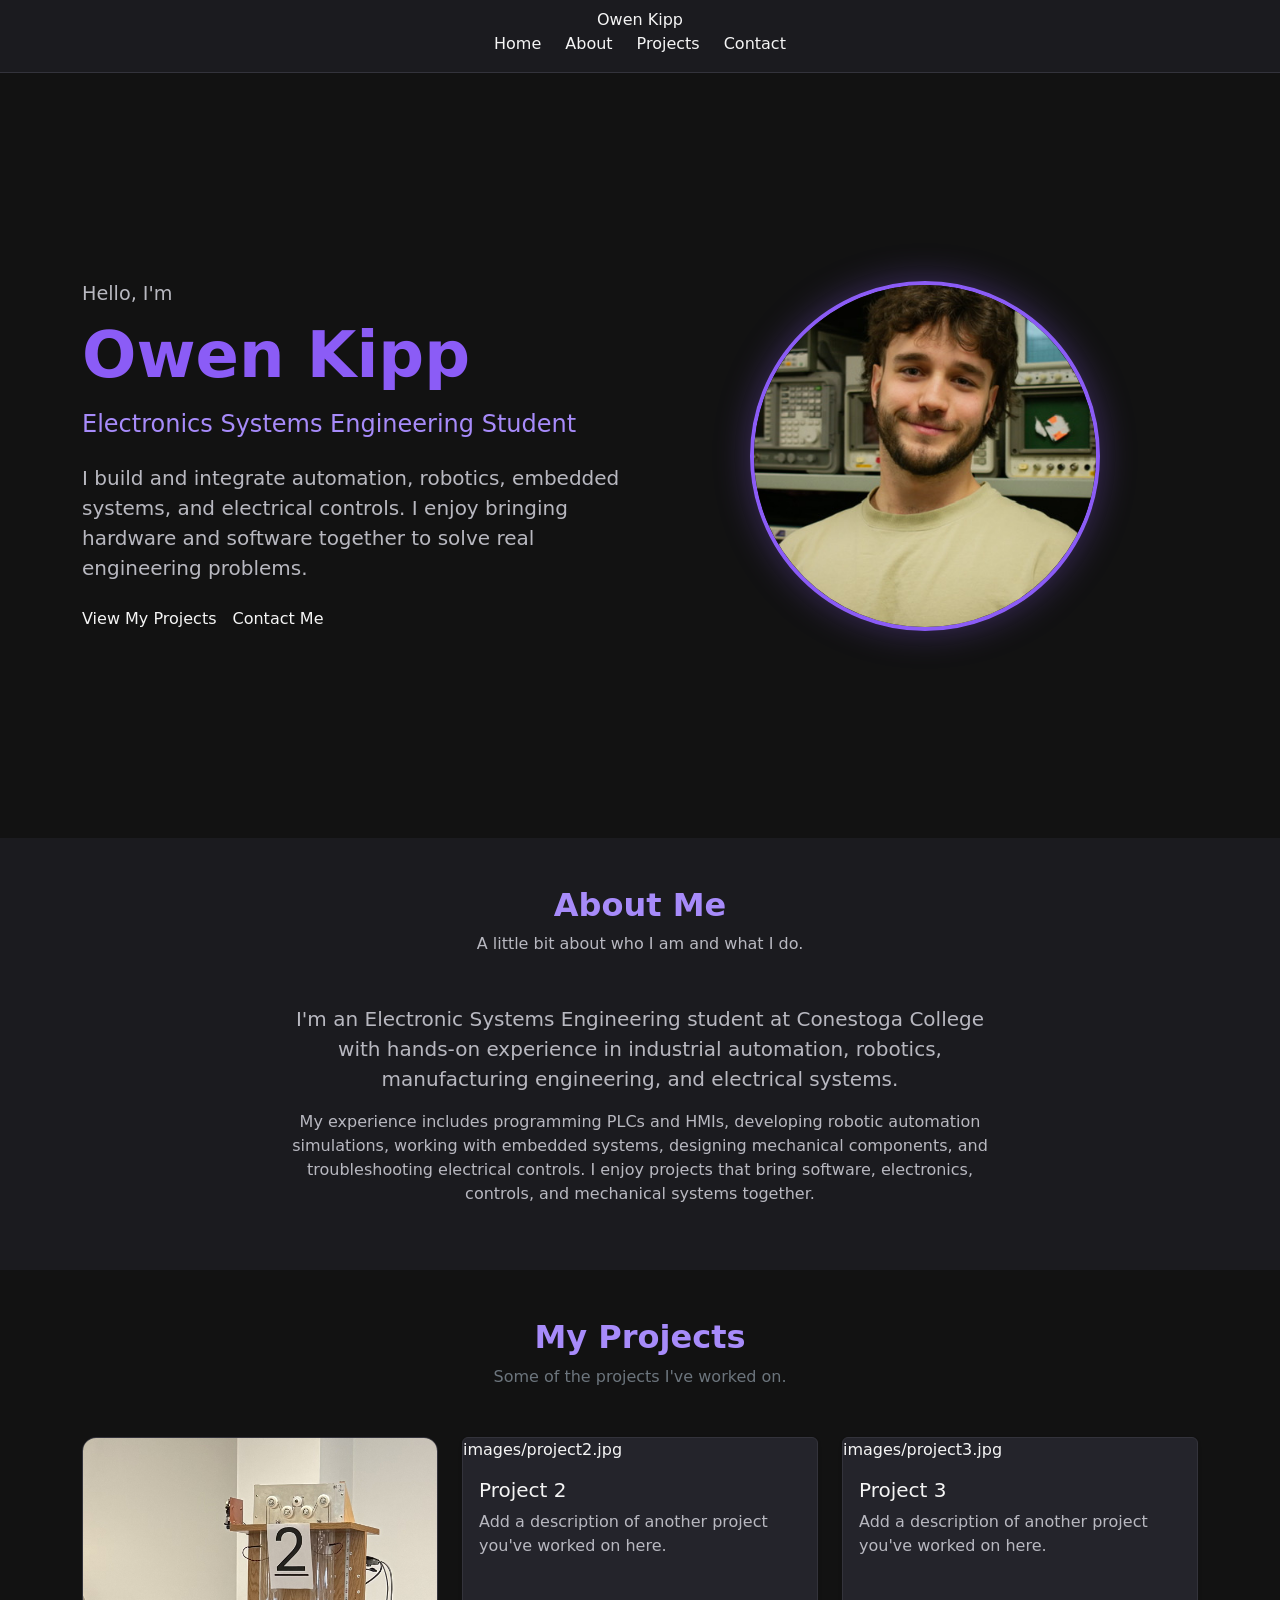
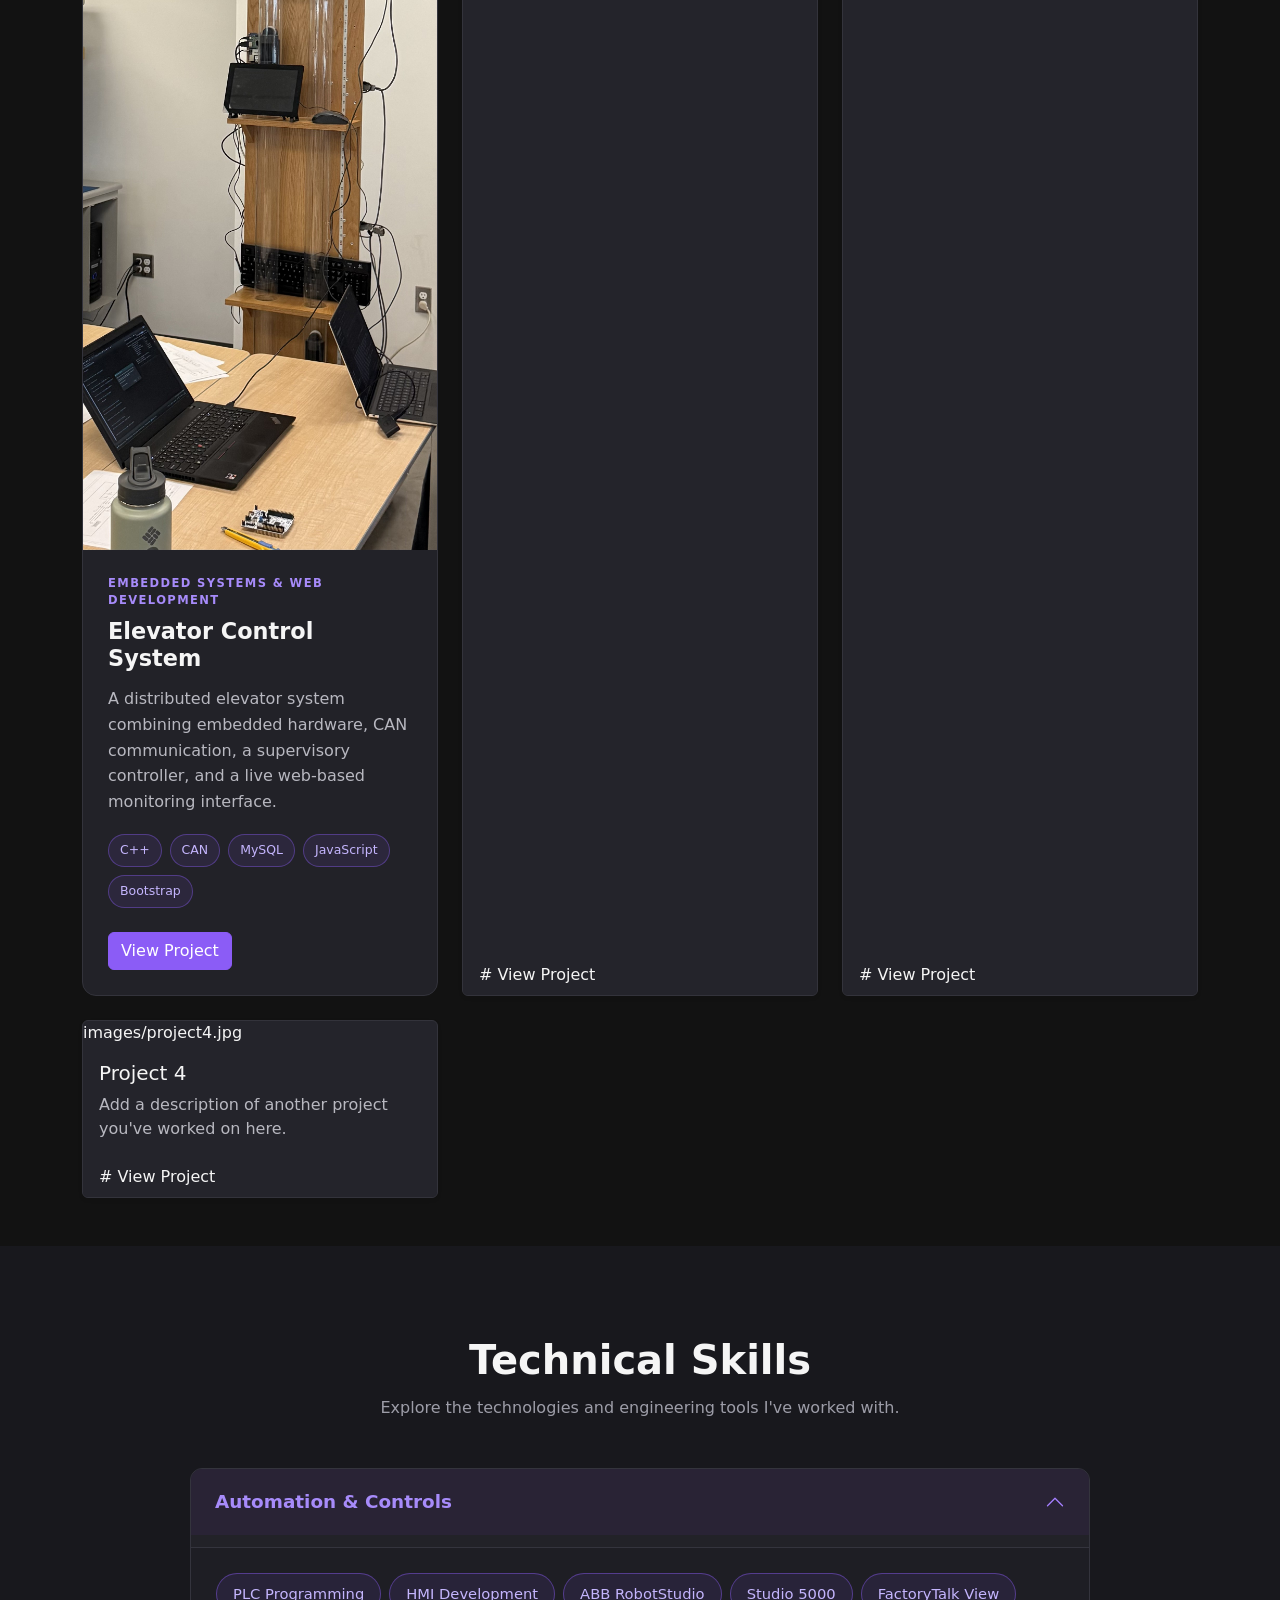
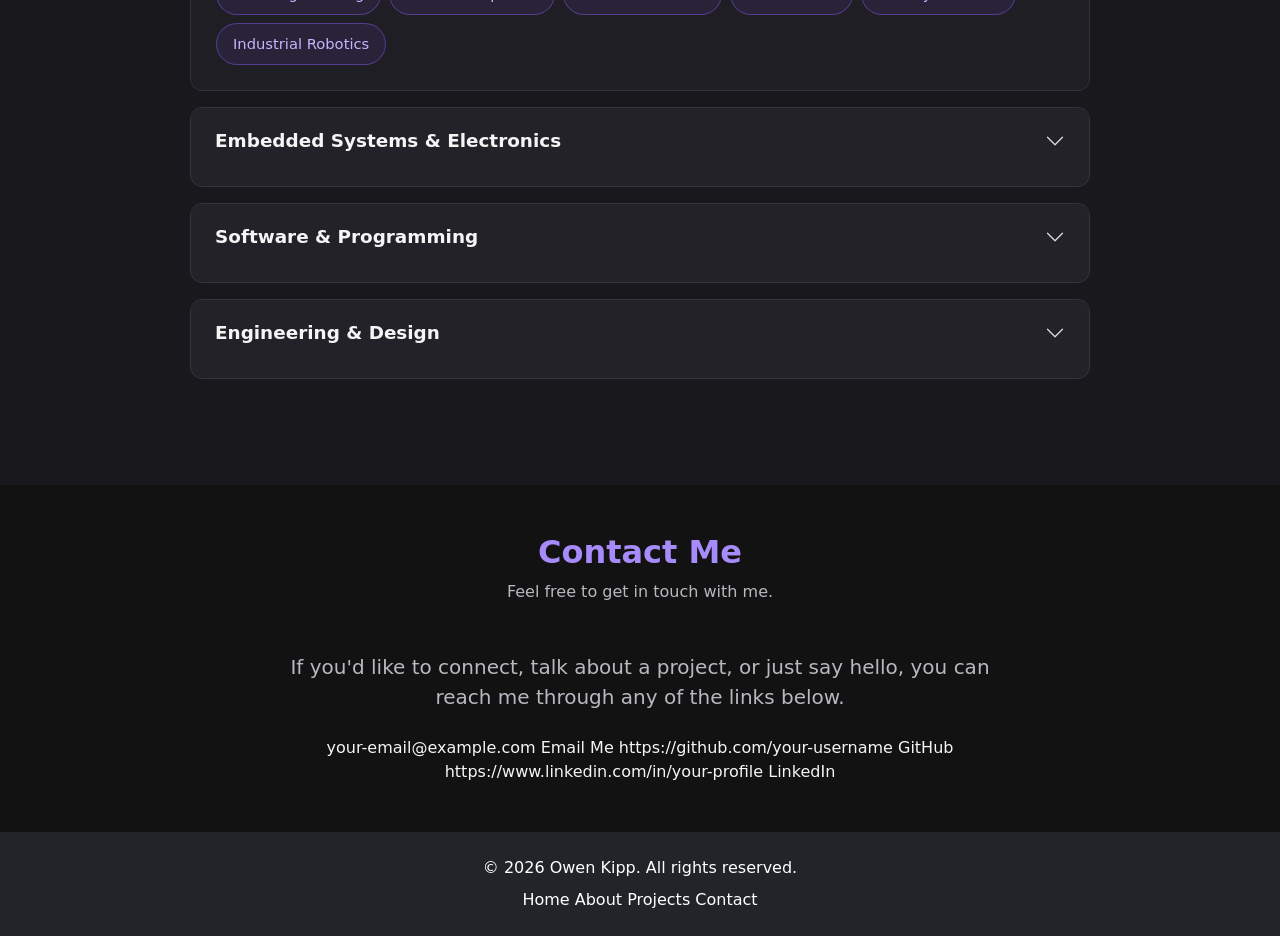
==== Website/index.html @ 0f248df4 "mainly done just some stuff left to check off" ====
<!doctype html>
<html lang="en">
  <head>
    <meta charset="utf-8">
    <meta name="viewport" content="width=device-width, initial-scale=1">
    <title>Owen Kipp Website</title>
    <link href="https://cdn.jsdelivr.net/npm/bootstrap@5.3.8/dist/css/bootstrap.min.css" rel="stylesheet" integrity="sha384-sRIl4kxILFvY47J16cr9ZwB07vP4J8+LH7qKQnuqkuIAvNWLzeN8tE5YBujZqJLB" crossorigin="anonymous">
    <!-- Link to the external CSS file -->
    <link rel="stylesheet" href="css/style.css">

  </head>
  <body>
    <script src="https://cdn.jsdelivr.net/npm/bootstrap@5.3.8/dist/js/bootstrap.bundle.min.js" integrity="sha384-FKyoEForCGlyvwx9Hj09JcYn3nv7wiPVlz7YYwJrWVcXK/BmnVDxM+D2scQbITxI" crossorigin="anonymous"></script>

    <nav class="navbar navbar-expand-lg bg-light border-bottom">
    <div class="container-fluid flex-column">

            Owen Kipp
        </a>

        <ul class="navbar-nav flex-row gap-4 mb-2">
            <li class="nav-item">
                Home</a>
            </li>

            <li class="nav-item">
                About</a>
            </li>

            <li class="nav-item">
                Projects</a>
            </li>

            <li class="nav-item">
                Contact</a>
            </li>
        </ul>

    </div>
</nav>

<!-- Hero -->
<section id="home" class="hero-section">
    <div class="container">
        <div class="row align-items-center min-vh-75">

            <!-- Left Side -->
            <div class="col-md-6">

                <p class="hero-intro mb-2">
                    Hello, I'm
                </p>

                <h1 class="display-3 fw-bold mb-3">
                    <span class="purple-text">Owen Kipp</span>
                </h1>

                <h2 class="h4 mb-4">
                    Electronics Systems Engineering Student
                </h2>

                <p class="lead hero-description">
                I build and integrate automation, robotics, embedded systems, and
                electrical controls. I enjoy bringing hardware and software together
                to solve real engineering problems.
                </p>

                <div class="d-flex gap-3 mt-4 flex-wrap">
                    <a>
                        View My Projects
                    </a>
                    <a>
                        Contact Me
                    </a>
                </div>

            </div>

            <!-- Right Side -->
            <div class="col-md-6 text-center mt-5 mt-md-0">

                <img class="profile-image" src="Photos/ProfilePic.jpeg" alt="Profile Photo">

            </div>

        </div>
    </div>
</section>


<section id="about" class="bg-light py-5">
    <div class="container">

        <div class="text-center mb-5">
            <h2 class="fw-bold">About Me</h2>
            <p class="text-secondary">
                A little bit about who I am and what I do.
            </p>
        </div>

        <div class="row justify-content-center">
            <div class="col-lg-8">

    <p class="lead text-center">
        I'm an Electronic Systems Engineering student at Conestoga College
        with hands-on experience in industrial automation, robotics,
        manufacturing engineering, and electrical systems.
    </p>

    <p class="text-center">
        My experience includes programming PLCs and HMIs, developing robotic
        automation simulations, working with embedded systems, designing
        mechanical components, and troubleshooting electrical controls.
        I enjoy projects that bring software, electronics, controls, and
        mechanical systems together.
    </p>

            </div>
        </div>

    </div>
</section>

<section id="projects" class="py-5">
    <div class="container">

        <!-- Section Title -->
        <div class="text-center mb-5">
            <h2 class="fw-bold">My Projects</h2>
            <p class="text-secondary">
                Some of the projects I've worked on.
            </p>
        </div>

        <div class="row g-4">

<!-- Elevator Project -->
<div class="col-md-6 col-lg-4">

    <div class="card project-card h-100">

        <img src="Photos/MainElevator.jpeg" alt="Elevator Main Photo">

        <div class="card-body d-flex flex-column">

            <p class="project-type">
                EMBEDDED SYSTEMS & WEB DEVELOPMENT
            </p>

            <h4 class="card-title">
                Elevator Control System
            </h4>

            <p class="card-text">
                A distributed elevator system combining embedded hardware,
                CAN communication, a supervisory controller, and a live
                web-based monitoring interface.
            </p>

            <!-- Technology Badges -->
            <div class="d-flex flex-wrap gap-2 mb-4">

                <span class="project-badge">C++</span>
                <span class="project-badge">CAN</span>
                <span class="project-badge">MySQL</span>
                <span class="project-badge">JavaScript</span>
                <span class="project-badge">Bootstrap</span>

            </div>

            <div class="mt-auto">
            <a href="ProjectPages/elevatorpage.html" class="btn btn-primary">
            View Project
            </a>
            </div>

        </div>

    </div>

</div>

            <!-- Project 2 -->
            <div class="col-md-4">
                <div class="card h-100 shadow-sm">

                    images/project2.jpg

                    <div class="card-body">
                        <h5 class="card-title">Project 2</h5>

                        <p class="card-text">
                            Add a description of another project you've worked
                            on here.
                        </p>
                    </div>

                    <div class="card-footer bg-white border-0">
                        #
                            View Project
                        </a>
                    </div>

                </div>
            </div>

            <!-- Project 3 -->
            <div class="col-md-4">
                <div class="card h-100 shadow-sm">

                    images/project3.jpg

                    <div class="card-body">
                        <h5 class="card-title">Project 3</h5>

                        <p class="card-text">
                            Add a description of another project you've worked
                            on here.
                        </p>
                    </div>

                    <div class="card-footer bg-white border-0">
                        #
                            View Project
                        </a>
                    </div>

                </div>
            </div>

            <!-- Project 4 -->
            <div class="col-md-4">
                <div class="card h-100 shadow-sm">

                    images/project4.jpg

                    <div class="card-body">
                        <h5 class="card-title">Project 4</h5>

                        <p class="card-text">
                            Add a description of another project you've worked
                            on here.
                        </p>
                    </div>

                    <div class="card-footer bg-white border-0">
                        #
                            View Project
                        </a>
                    </div>

                </div>
            </div>

        </div>
    </div>
</section>

<!-- Skills -->
<section id="skills" class="py-5">
    <div class="container">

        <!-- Section Title -->
        <div class="text-center mb-5">
            <h2 class="fw-bold">Technical Skills</h2>

            <p class="text-secondary">
                Explore the technologies and engineering tools I've worked with.
            </p>
        </div>


        <div class="accordion skills-accordion" id="skillsAccordion">

            <!-- Automation & Controls -->
            <div class="accordion-item">

                <h2 class="accordion-header">
                    <button
                        class="accordion-button"
                        type="button"
                        data-bs-toggle="collapse"
                        data-bs-target="#automationSkills"
                    >
                        Automation & Controls
                    </button>
                </h2>

                <div
                    id="automationSkills"
                    class="accordion-collapse collapse show"
                    data-bs-parent="#skillsAccordion"
                >
                    <div class="accordion-body">

                        <div class="d-flex flex-wrap gap-2">

                            <span class="skill-badge">PLC Programming</span>
                            <span class="skill-badge">HMI Development</span>
                            <span class="skill-badge">ABB RobotStudio</span>
                            <span class="skill-badge">Studio 5000</span>
                            <span class="skill-badge">FactoryTalk View</span>
                            <span class="skill-badge">Industrial Robotics</span>

                        </div>

                    </div>
                </div>

            </div>


            <!-- Embedded Systems -->
            <div class="accordion-item">

                <h2 class="accordion-header">
                    <button
                        class="accordion-button collapsed"
                        type="button"
                        data-bs-toggle="collapse"
                        data-bs-target="#embeddedSkills"
                    >
                        Embedded Systems & Electronics
                    </button>
                </h2>

                <div
                    id="embeddedSkills"
                    class="accordion-collapse collapse"
                    data-bs-parent="#skillsAccordion"
                >
                    <div class="accordion-body">

                        <div class="d-flex flex-wrap gap-2">

                            <span class="skill-badge">STM32</span>
                            <span class="skill-badge">Raspberry Pi</span>
                            <span class="skill-badge">CAN Communication</span>
                            <span class="skill-badge">Circuit Design</span>
                            <span class="skill-badge">PCB Design</span>
                            <span class="skill-badge">Motor Control</span>

                        </div>

                    </div>
                </div>

            </div>


            <!-- Software & Programming -->
            <div class="accordion-item">

                <h2 class="accordion-header">
                    <button
                        class="accordion-button collapsed"
                        type="button"
                        data-bs-toggle="collapse"
                        data-bs-target="#softwareSkills"
                    >
                        Software & Programming
                    </button>
                </h2>

                <div
                    id="softwareSkills"
                    class="accordion-collapse collapse"
                    data-bs-parent="#skillsAccordion"
                >
                    <div class="accordion-body">

                        <div class="d-flex flex-wrap gap-2">

                            <span class="skill-badge">C</span>
                            <span class="skill-badge">C++</span>
                            <span class="skill-badge">JavaScript</span>
                            <span class="skill-badge">TypeScript</span>
                            <span class="skill-badge">PHP</span>
                            <span class="skill-badge">SQL</span>
                            <span class="skill-badge">HTML</span>
                            <span class="skill-badge">CSS</span>
                            <span class="skill-badge">Bootstrap</span>
                            <span class="skill-badge">Git</span>
                            <span class="skill-badge">MATLAB</span>

                        </div>

                    </div>
                </div>

            </div>


            <!-- Engineering & Design -->
            <div class="accordion-item">

                <h2 class="accordion-header">
                    <button
                        class="accordion-button collapsed"
                        type="button"
                        data-bs-toggle="collapse"
                        data-bs-target="#engineeringSkills"
                    >
                        Engineering & Design
                    </button>
                </h2>

                <div
                    id="engineeringSkills"
                    class="accordion-collapse collapse"
                    data-bs-parent="#skillsAccordion"
                >
                    <div class="accordion-body">

                        <div class="d-flex flex-wrap gap-2">

                            <span class="skill-badge">AutoCAD</span>
                            <span class="skill-badge">AutoCAD Electrical</span>
                            <span class="skill-badge">SolidWorks</span>
                            <span class="skill-badge">Electrical Troubleshooting</span>
                            <span class="skill-badge">Control Systems</span>
                            <span class="skill-badge">Mechanical Design</span>

                        </div>

                    </div>
                </div>

            </div>

        </div>

    </div>
</section>

<section id="contact" class="py-5">
    <div class="container">

        <!-- Section Title -->
        <div class="text-center mb-5">
            <h2 class="fw-bold">Contact Me</h2>
            <p class="text-secondary">
                Feel free to get in touch with me.
            </p>
        </div>

        <div class="row justify-content-center">
            <div class="col-md-8 text-center">

                <p class="lead mb-4">
                    If you'd like to connect, talk about a project, or just say hello,
                    you can reach me through any of the links below.
                </p>

                <div class="d-flex justify-content-center gap-3 flex-wrap">

                    <!-- Email -->
                    your-email@example.com
                        Email Me
                    </a>

                    <!-- GitHub -->
                    https://github.com/your-username
                        GitHub
                    </a>

                    <!-- LinkedIn -->
                    https://www.linkedin.com/in/your-profile
                        LinkedIn
                    </a>

                </div>

            </div>
        </div>

    </div>
</section>

<footer class="bg-dark text-white py-4">
    <div class="container text-center">

        <p class="mb-2">
            &copy; 2026 Owen Kipp. All rights reserved.
        </p>

        <div>
                Home
            </a>
                About
            </a>
                Projects
            </a>
                Contact
            </a>
        </div>

    </div>
</footer>

</body>
</html>
---- Website/css/style.css ----
/* Main Page */

body {
    background-color: #121212;
    color: #f5f5f5;
}


/* Navbar */

.navbar {
    background-color: #1b1b1f !important;
    border-color: #33333b !important;
}

.navbar-brand {
    color: #a78bfa !important;
}

.navbar .nav-link {
    color: #f5f5f5 !important;
}

.navbar .nav-link:hover {
    color: #a78bfa !important;
}


/* Hero Section */

#home {
    background-color: #121212;
}

#home h1 {
    color: #f5f5f5;
}

#home h2 {
    color: #a78bfa !important;
}

#home p {
    color: #b8b8c0;
}


/* Purple Buttons */

.btn-primary {
    background-color: #8b5cf6;
    border-color: #8b5cf6;
}

.btn-primary:hover {
    background-color: #a78bfa;
    border-color: #a78bfa;
}


/* About Section */

#about {
    background-color: #1b1b1f !important;
}

#about h2 {
    color: #a78bfa;
}

#about p {
    color: #b8b8c0 !important;
}


/* Projects Section */

#projects {
    background-color: #121212;
}

#projects h2 {
    color: #a78bfa;
}

#projects .card {
    background-color: #24242b;
    color: #f5f5f5;
    border: 1px solid #33333b;
}

#projects .card-footer {
    background-color: #24242b !important;
}

#projects .card-text {
    color: #b8b8c0;
}


/* Skills Section */

#skills {
    background-color: #1b1b1f !important;
}

#skills h2 {
    color: #a78bfa;
}

#skills .card {
    background-color: #24242b;
    color: #f5f5f5;
    border: 1px solid #33333b;
}

#skills .card-text {
    color: #b8b8c0 !important;
}


/* Contact Section */

#contact {
    background-color: #121212;
}

#contact h2 {
    color: #a78bfa;
}

#contact p {
    color: #b8b8c0 !important;
}


/* Footer */

footer {
    background-color: #0a0a0c !important;
}

footer a {
    color: #b8b8c0 !important;
}

footer a:hover {
    color: #a78bfa !important;
}

/* Hero Improvements */

.hero-section {
    min-height: 85vh;
    display: flex;
    align-items: center;
}

.min-vh-75 {
    min-height: 75vh;
}

.hero-intro {
    color: #a78bfa;
    font-size: 1.2rem;
    font-weight: 500;
}

.purple-text {
    color: #8b5cf6;
}

.hero-description {
    color: #b8b8c0;
    max-width: 550px;
}

.btn-primary {
    background-color: #8b5cf6;
    border-color: #8b5cf6;
}

.btn-primary:hover {
    background-color: #7c3aed;
    border-color: #7c3aed;
}

.btn-outline-purple {
    color: #a78bfa;
    border: 2px solid #8b5cf6;
}

.btn-outline-purple:hover {
    color: #ffffff;
    background-color: #8b5cf6;
    border-color: #8b5cf6;
}

.profile-image {
    width: 350px;
    height: 350px;
    max-width: 100%;
    object-fit: cover;
    border-radius: 50%;
    border: 4px solid #8b5cf6;
    box-shadow: 0 0 35px rgba(139, 92, 246, 0.35);
}

/* =========================
   Skills Section
========================= */

#skills {
    background-color: #18181d !important;
    padding-top: 90px !important;
    padding-bottom: 90px !important;
}

#skills h2 {
    color: #f5f5f5;
    font-size: 2.5rem;
    margin-bottom: 12px;
}

#skills .text-secondary {
    color: #9d9da8 !important;
}


/* =========================
   Skills Accordion
========================= */

.skills-accordion {
    max-width: 900px;
    margin: 0 auto;
}

.skills-accordion .accordion-item {
    background-color: #222228;
    border: 1px solid #34343d;
    border-radius: 12px;
    margin-bottom: 16px;
    overflow: hidden;

    transition:
        border-color 0.25s ease,
        transform 0.25s ease,
        box-shadow 0.25s ease;
}


/* Hover Effect */

.skills-accordion .accordion-item:hover {
    border-color: #8b5cf6;
    transform: translateY(-2px);
    box-shadow: 0 8px 25px rgba(139, 92, 246, 0.12);
}


/* Accordion Button */

.skills-accordion .accordion-button {
    background-color: #222228;
    color: #f5f5f5;

    font-size: 1.15rem;
    font-weight: 600;

    padding: 22px 24px;

    box-shadow: none;
}


/* Open Accordion */

.skills-accordion .accordion-button:not(.collapsed) {
    background-color: #292335;
    color: #a78bfa;
    box-shadow: none;
}


/* Remove Bootstrap Focus Glow */

.skills-accordion .accordion-button:focus {
    box-shadow: none;
    border-color: transparent;
}


/* Accordion Arrow */

.skills-accordion .accordion-button::after {
    filter: invert(1);
}

.skills-accordion .accordion-button:not(.collapsed)::after {
    filter:
        invert(52%)
        sepia(72%)
        saturate(1500%)
        hue-rotate(220deg);
}


/* Accordion Content */

.skills-accordion .accordion-body {
    background-color: #1e1e24;
    border-top: 1px solid #34343d;
    padding: 25px;
}


/* =========================
   Skill Badges
========================= */

.skill-badge {
    display: inline-block;

    background-color: rgba(139, 92, 246, 0.10);
    color: #c4b5fd;

    border: 1px solid rgba(139, 92, 246, 0.45);

    padding: 9px 16px;

    border-radius: 50px;

    font-size: 0.92rem;
    font-weight: 500;

    transition:
        background-color 0.2s ease,
        border-color 0.2s ease,
        transform 0.2s ease;
}


/* Badge Hover */

.skill-badge:hover {
    background-color: rgba(139, 92, 246, 0.22);
    border-color: #8b5cf6;
    transform: translateY(-2px);
}

/* =========================
   Project Cards
========================= */

.project-card {
    background-color: #222228 !important;
    color: #f5f5f5;

    border: 1px solid #34343d;
    border-radius: 14px;

    overflow: hidden;

    transition:
        transform 0.25s ease,
        border-color 0.25s ease,
        box-shadow 0.25s ease;
}


/* Card Hover */

.project-card:hover {
    transform: translateY(-6px);
    border-color: #8b5cf6;

    box-shadow:
        0 12px 35px rgba(0, 0, 0, 0.35),
        0 0 25px rgba(139, 92, 246, 0.12);
}


/* Project Image */

.project-image {
    width: 100%;
    height: 220px;

    object-fit: cover;

    border-bottom: 1px solid #34343d;
}


/* Card Content */

.project-card .card-body {
    padding: 25px;
}

.project-card .card-title {
    color: #f5f5f5;

    font-size: 1.4rem;
    font-weight: 700;

    margin-bottom: 15px;
}

.project-card .card-text {
    color: #b8b8c0;

    line-height: 1.6;

    margin-bottom: 20px;
}


/* Small Category Label */

.project-type {
    color: #a78bfa !important;

    font-size: 0.72rem;
    font-weight: 700;

    letter-spacing: 1.4px;

    margin-bottom: 8px;
}


/* Technology Badges */

.project-badge {
    background-color: rgba(139, 92, 246, 0.10);

    color: #c4b5fd;

    border: 1px solid rgba(139, 92, 246, 0.40);

    border-radius: 50px;

    padding: 6px 11px;

    font-size: 0.78rem;
    font-weight: 500;
}
/* =========================
   Project Detail Page
========================= */

.project-page-hero {
    min-height: 75vh;
    display: flex;
    align-items: center;
    background-color: #121212;
}

.project-page-description {
    color: #b8b8c0;
    line-height: 1.7;
    max-width: 600px;
}

.project-main-image {
    width: 100%;
    max-width: 600px;
    height: 400px;
    object-fit: cover;
    border-radius: 16px;
    border: 1px solid #34343d;

    box-shadow:
        0 15px 40px rgba(0, 0, 0, 0.4),
        0 0 30px rgba(139, 92, 246, 0.12);
}


/* Project Sections */

.project-section {
    background-color: #121212;
}

.project-section-alt {
    background-color: #18181d;
}

.project-section h2 {
    color: #f5f5f5;
}

.project-page-text {
    color: #b8b8c0;
    line-height: 1.8;
}


/* Feature Cards */

.project-feature {
    background-color: #222228;
    border: 1px solid #34343d;
    border-radius: 12px;
    padding: 25px;

    transition:
        transform 0.25s ease,
        border-color 0.25s ease,
        box-shadow 0.25s ease;
}

.project-feature:hover {
    transform: translateY(-4px);
    border-color: #8b5cf6;
    box-shadow: 0 10px 30px rgba(139, 92, 246, 0.10);
}

.project-feature h4 {
    color: #a78bfa;
    font-size: 1.2rem;
    margin-bottom: 12px;
}

.project-feature p {
    color: #b8b8c0;
    margin-bottom: 0;
    line-height: 1.6;
}


/* Architecture */

.architecture-layout {
    max-width: 750px;
    margin: 0 auto;
}

.architecture-box {
    background-color: #222228;

    border: 1px solid #34343d;
    border-left: 4px solid #8b5cf6;

    border-radius: 12px;

    padding: 25px 30px;
}

.architecture-box h4 {
    color: #f5f5f5;
    margin-bottom: 8px;
}

.architecture-box p {
    color: #b8b8c0;
    margin-bottom: 0;
}

.architecture-number {
    display: block;

    color: #8b5cf6;

    font-size: 0.75rem;
    font-weight: 700;

    letter-spacing: 2px;

    margin-bottom: 8px;
}

.architecture-arrow {
    color: #8b5cf6;

    text-align: center;

    font-size: 1.8rem;
    font-weight: bold;

    padding: 8px 0;
}

.architecture-arrow span {
    display: block;

    color: #777780;

    font-size: 0.65rem;

    letter-spacing: 2px;
}


/* Large Technology Badges */

.project-tech-large {
    background-color: rgba(139, 92, 246, 0.10);

    color: #c4b5fd;

    border: 1px solid rgba(139, 92, 246, 0.45);

    border-radius: 50px;

    padding: 10px 18px;

    font-size: 0.95rem;
    font-weight: 500;

    transition:
        transform 0.2s ease,
        background-color 0.2s ease,
        border-color 0.2s ease;
}

.project-tech-large:hover {
    transform: translateY(-2px);

    background-color: rgba(139, 92, 246, 0.20);

    border-color: #8b5cf6;
}


/* Mobile */

@media (max-width: 768px) {

    .project-page-hero {
        min-height: auto;
        padding-top: 80px !important;
        padding-bottom: 80px !important;
    }

    .project-main-image {
        height: 300px;
    }

}
/* Project Page Navbar */

.project-navbar {
    background-color: #1b1b1f !important;
    border-color: #33333b !important;
}

.project-navbar .navbar-brand {
    color: #a78bfa !important;
    font-size: 1.4rem;
}

.project-navbar .navbar-brand:hover {
    color: #c4b5fd !important;
}

.back-link {
    color: #b8b8c0;
    text-decoration: none;
    font-weight: 500;
    transition: color 0.2s ease;
}

.back-link:hover {
    color: #a78bfa;
}

/* Elevator Project Page */

.project-page-hero {
    background-color: #121212;
    color: #f5f5f5;
}

.project-page-hero h1 {
    color: #f5f5f5;
}

.project-page-description {
    color: #b8b8c0;
}

.project-section {
    background-color: #121212;
    color: #f5f5f5;
}

.project-section-alt {
    background-color: #1b1b1f;
}

.project-section h2 {
    color: #f5f5f5;
}

.project-page-text {
    color: #b8b8c0;
}

.section-label {
    color: #8b5cf6 !important;
    font-size: 0.8rem;
    font-weight: 700;
    letter-spacing: 2px;
}

/* Project Showcase Images */

.project-showcase {
    background-color: #222228;
    border: 1px solid #34343d;
    border-radius: 14px;
    overflow: hidden;
}

.project-showcase-image {
    display: block;
    width: 100%;
    height: auto;
}

.project-showcase-caption {
    padding: 22px 25px;
}

.project-showcase-caption h4 {
    color: #a78bfa;
    margin-bottom: 10px;
}

.project-showcase-caption p {
    color: #b8b8c0;
    line-height: 1.6;
    margin-bottom: 0;
}

/* Architecture Image */

.architecture-image {
    width: 100%;
    max-width: 850px;
    height: auto;

    background-color: #ffffff;

    border-radius: 12px;
    border: 2px solid #34343d;

    box-shadow: 0 10px 30px rgba(0, 0, 0, 0.35);
}

.image-caption {
    color: #8f8f99;
    font-size: 0.9rem;
}
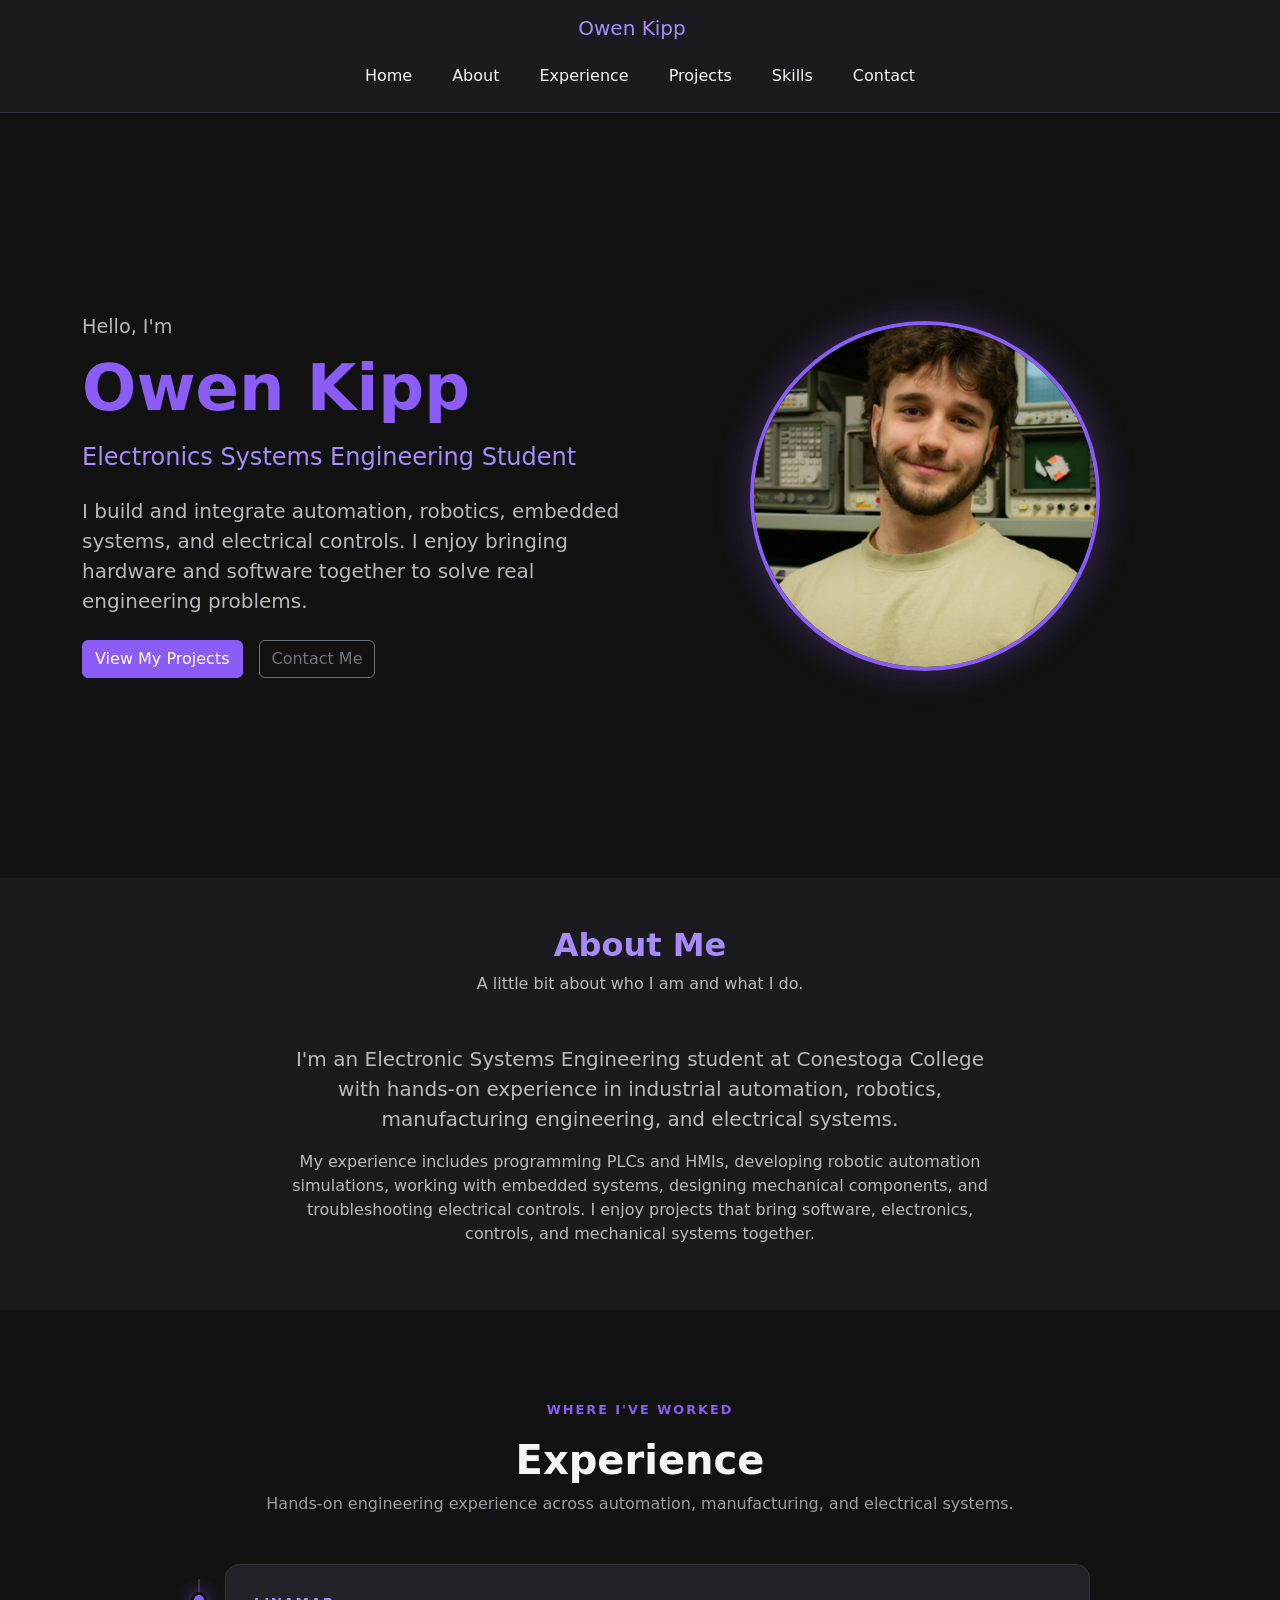
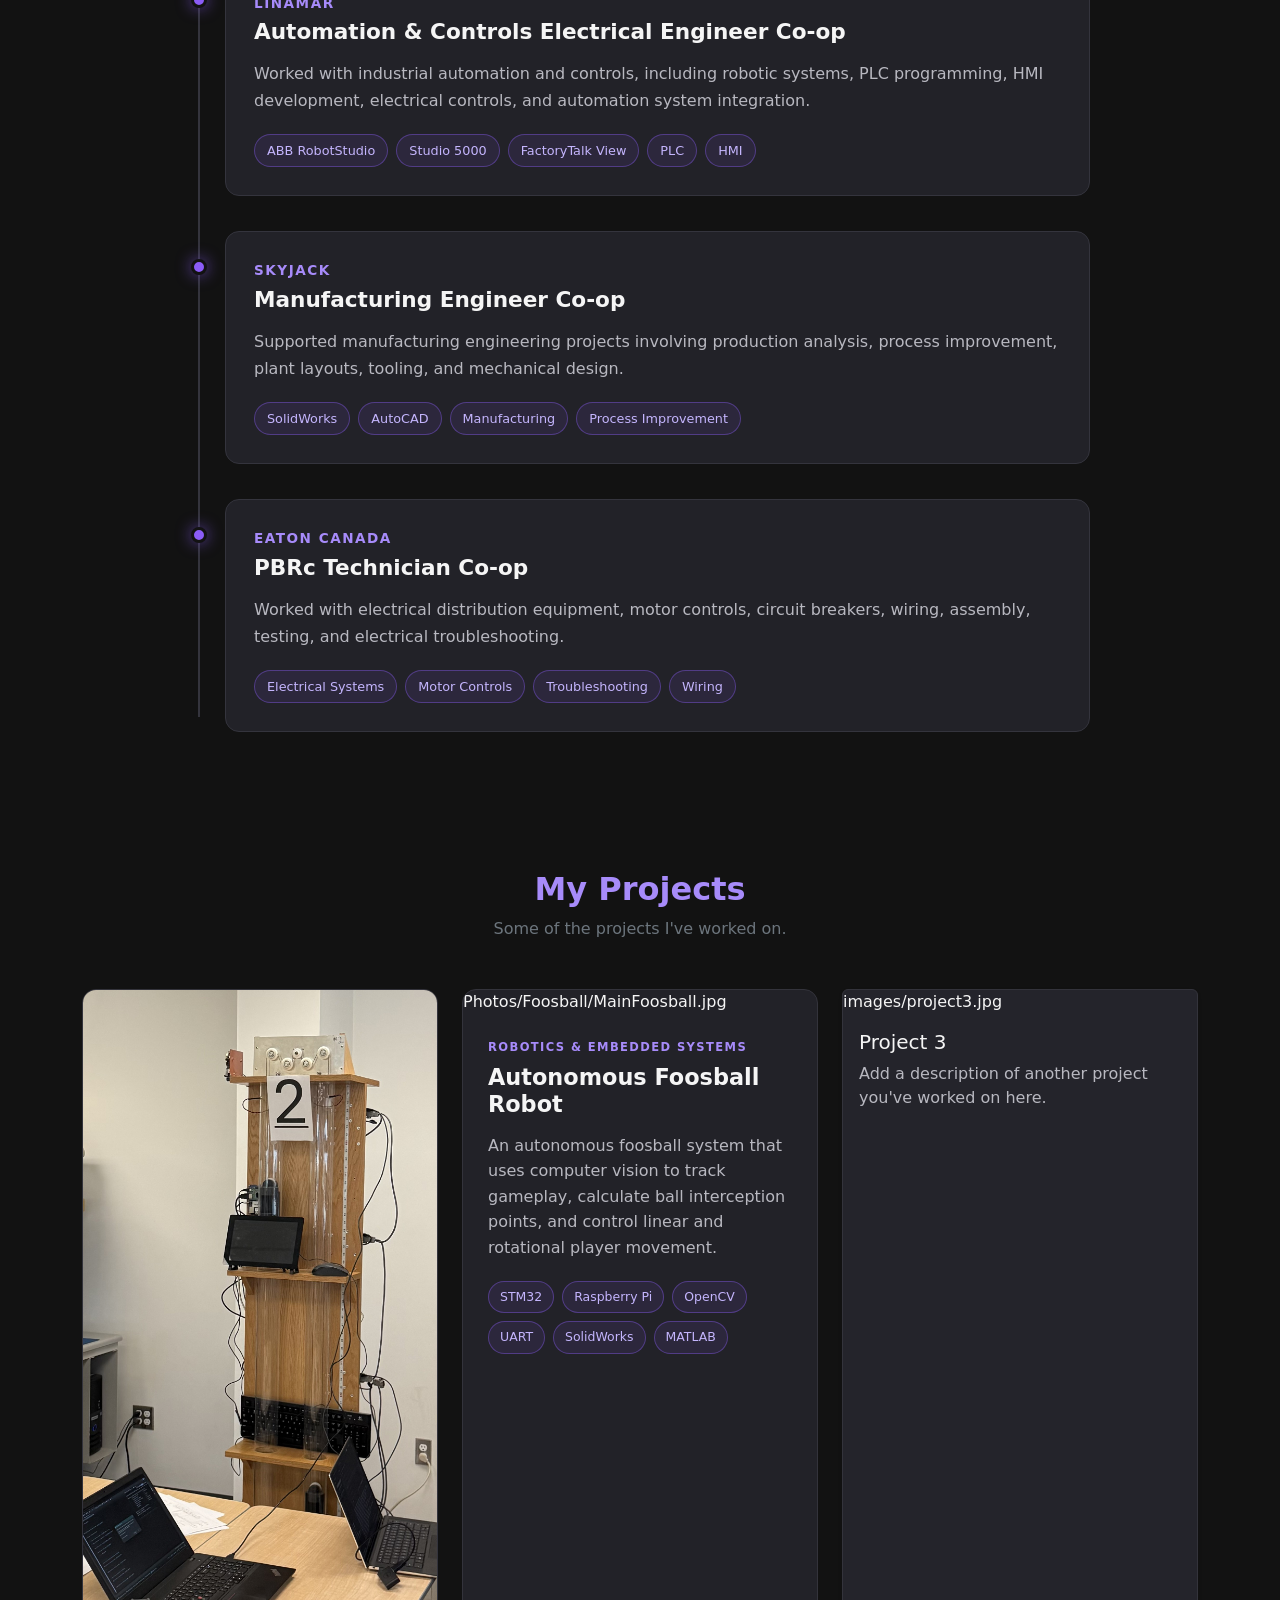
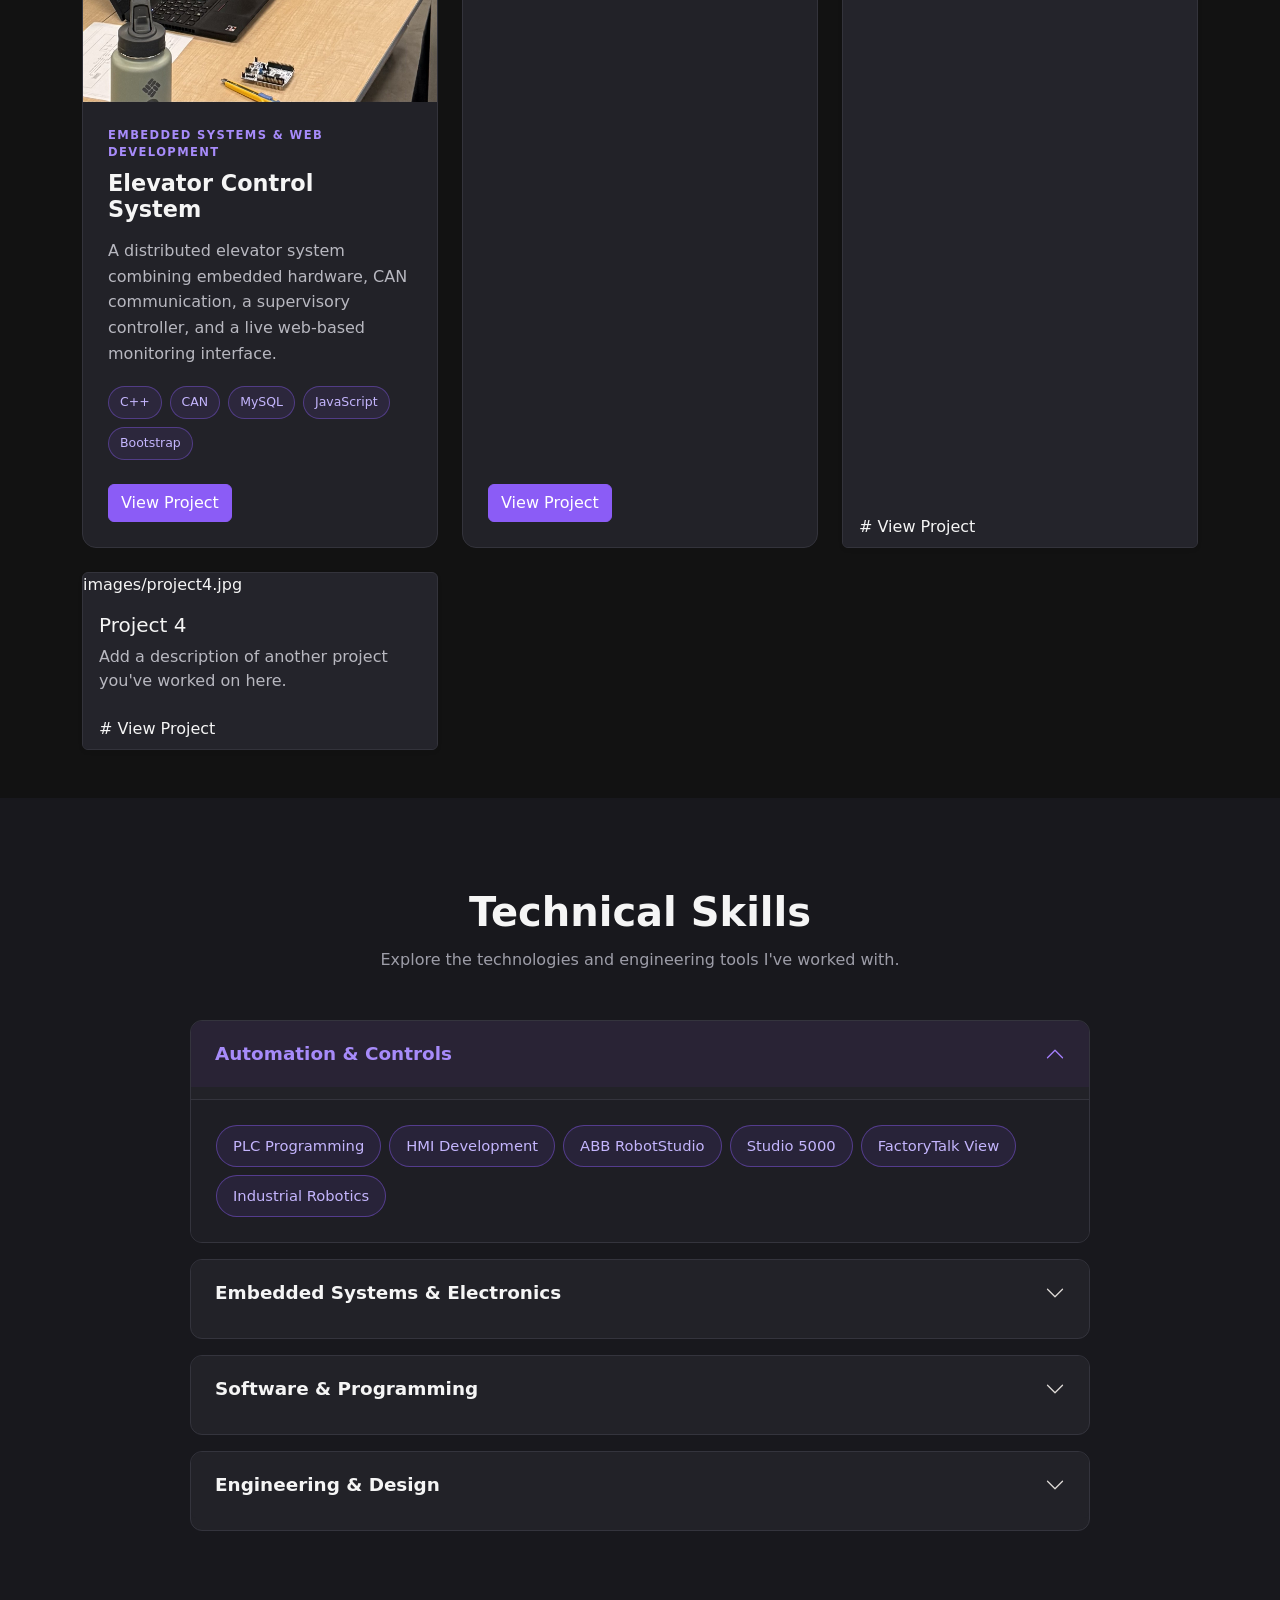
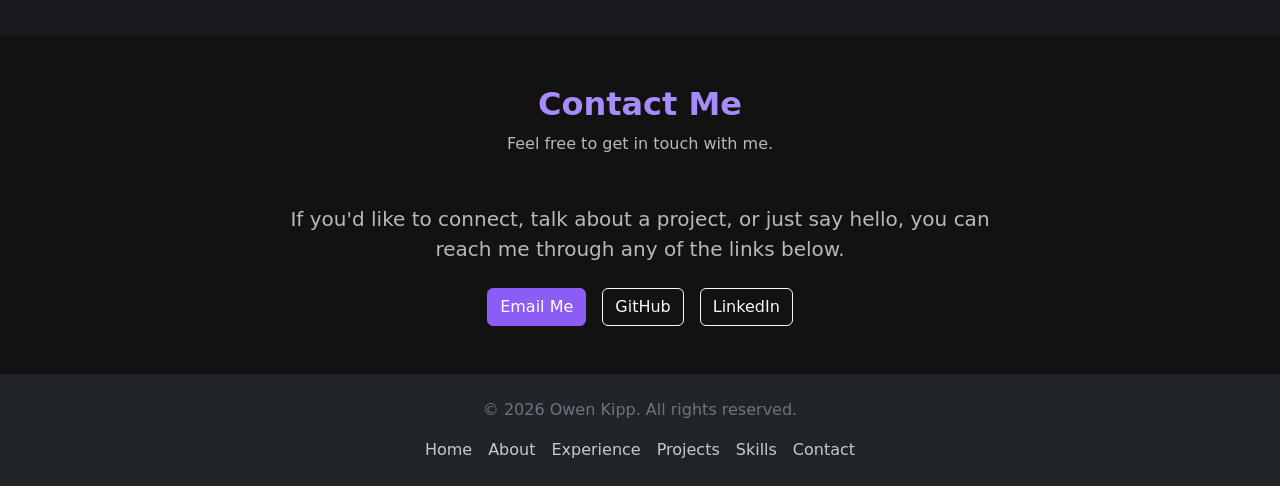
==== commit 78b73119: "added more stuff still some to go." ====
--- a/Website/index.html
+++ b/Website/index.html
@@ -12,28 +12,54 @@
   <body>
     <script src="https://cdn.jsdelivr.net/npm/bootstrap@5.3.8/dist/js/bootstrap.bundle.min.js" integrity="sha384-FKyoEForCGlyvwx9Hj09JcYn3nv7wiPVlz7YYwJrWVcXK/BmnVDxM+D2scQbITxI" crossorigin="anonymous"></script>
 
-    <nav class="navbar navbar-expand-lg bg-light border-bottom">
+ <!-- Navbar -->
+<nav class="navbar navbar-expand-lg border-bottom">
     <div class="container-fluid flex-column">
 
+        <!-- Brand name linked to the top/home -->
+        <a class="navbar-brand mb-2" href="#">
             Owen Kipp
         </a>
 
-        <ul class="navbar-nav flex-row gap-4 mb-2">
+        <!-- Navigation links with proper anchors and text styling -->
+        <ul class="navbar-nav flex-row flex-wrap justify-content-center gap-4 mb-2">
+
             <li class="nav-item">
-                Home</a>
+                <a class="nav-link" href="#home">
+                    Home
+                </a>
             </li>
 
             <li class="nav-item">
-                About</a>
+                <a class="nav-link" href="#about">
+                    About
+                </a>
             </li>
 
             <li class="nav-item">
-                Projects</a>
+                <a class="nav-link" href="#experience">
+                    Experience
+                </a>
             </li>
 
             <li class="nav-item">
-                Contact</a>
+                <a class="nav-link" href="#projects">
+                    Projects
+                </a>
             </li>
+
+            <li class="nav-item">
+                <a class="nav-link" href="#skills">
+                    Skills
+                </a>
+            </li>
+
+            <li class="nav-item">
+                <a class="nav-link" href="#contact">
+                    Contact
+                </a>
+            </li>
+
         </ul>
 
     </div>
@@ -66,14 +92,18 @@
                 </p>
 
                 <div class="d-flex gap-3 mt-4 flex-wrap">
-                    <a>
+                
+                    <!-- Project Button -->
+                    <a class="btn btn-primary" href="#projects">
                         View My Projects
                     </a>
-                    <a>
+                
+                    <!-- Contact Button -->
+                    <a class="btn btn-outline-secondary" href="#contact">
                         Contact Me
                     </a>
-                </div>
-
+                
+                </div>
             </div>
 
             <!-- Right Side -->
@@ -121,6 +151,175 @@
     </div>
 </section>
 
+<!-- Experience Section -->
+<section id="experience" class="experience-section py-5">
+    <div class="container">
+
+        <!-- Section Title -->
+        <div class="text-center mb-5">
+
+            <p class="section-label">
+                WHERE I'VE WORKED
+            </p>
+
+            <h2 class="fw-bold">
+                Experience
+            </h2>
+
+            <p class="text-secondary">
+                Hands-on engineering experience across automation,
+                manufacturing, and electrical systems.
+            </p>
+
+        </div>
+
+
+        <div class="experience-timeline">
+
+            <!-- Linamar -->
+            <div class="experience-item">
+
+                <div class="experience-dot"></div>
+
+                <div class="experience-card">
+
+                    <p class="experience-company">
+                        Linamar
+                    </p>
+
+                    <h3>
+                        Automation & Controls Electrical Engineer Co-op
+                    </h3>
+
+                    <p class="experience-description">
+                        Worked with industrial automation and controls,
+                        including robotic systems, PLC programming,
+                        HMI development, electrical controls, and
+                        automation system integration.
+                    </p>
+
+                    <div class="d-flex flex-wrap gap-2">
+
+                        <span class="experience-badge">
+                            ABB RobotStudio
+                        </span>
+
+                        <span class="experience-badge">
+                            Studio 5000
+                        </span>
+
+                        <span class="experience-badge">
+                            FactoryTalk View
+                        </span>
+
+                        <span class="experience-badge">
+                            PLC
+                        </span>
+
+                        <span class="experience-badge">
+                            HMI
+                        </span>
+
+                    </div>
+
+                </div>
+            </div>
+
+
+            <!-- Skyjack -->
+            <div class="experience-item">
+
+                <div class="experience-dot"></div>
+
+                <div class="experience-card">
+
+                    <p class="experience-company">
+                        Skyjack
+                    </p>
+
+                    <h3>
+                        Manufacturing Engineer Co-op
+                    </h3>
+
+                    <p class="experience-description">
+                        Supported manufacturing engineering projects involving
+                        production analysis, process improvement, plant layouts,
+                        tooling, and mechanical design.
+                    </p>
+
+                    <div class="d-flex flex-wrap gap-2">
+
+                        <span class="experience-badge">
+                            SolidWorks
+                        </span>
+
+                        <span class="experience-badge">
+                            AutoCAD
+                        </span>
+
+                        <span class="experience-badge">
+                            Manufacturing
+                        </span>
+
+                        <span class="experience-badge">
+                            Process Improvement
+                        </span>
+
+                    </div>
+
+                </div>
+            </div>
+
+
+            <!-- Eaton Canada -->
+            <div class="experience-item">
+
+                <div class="experience-dot"></div>
+
+                <div class="experience-card">
+
+                    <p class="experience-company">
+                        Eaton Canada
+                    </p>
+
+                    <h3>
+                        PBRc Technician Co-op
+                    </h3>
+
+                    <p class="experience-description">
+                        Worked with electrical distribution equipment,
+                        motor controls, circuit breakers, wiring,
+                        assembly, testing, and electrical troubleshooting.
+                    </p>
+
+                    <div class="d-flex flex-wrap gap-2">
+
+                        <span class="experience-badge">
+                            Electrical Systems
+                        </span>
+
+                        <span class="experience-badge">
+                            Motor Controls
+                        </span>
+
+                        <span class="experience-badge">
+                            Troubleshooting
+                        </span>
+
+                        <span class="experience-badge">
+                            Wiring
+                        </span>
+
+                    </div>
+
+                </div>
+            </div>
+
+        </div>
+
+    </div>
+</section>
+
 <section id="projects" class="py-5">
     <div class="container">
 
@@ -180,29 +379,53 @@
 
 </div>
 
-            <!-- Project 2 -->
-            <div class="col-md-4">
-                <div class="card h-100 shadow-sm">
-
-                    images/project2.jpg
-
-                    <div class="card-body">
-                        <h5 class="card-title">Project 2</h5>
-
-                        <p class="card-text">
-                            Add a description of another project you've worked
-                            on here.
-                        </p>
-                    </div>
-
-                    <div class="card-footer bg-white border-0">
-                        #
-                            View Project
-                        </a>
-                    </div>
-
-                </div>
-            </div>
+<!-- Foosball Robot Project -->
+<div class="col-md-6 col-lg-4">
+
+    <div class="card project-card h-100">
+
+        Photos/Foosball/MainFoosball.jpg
+
+        <div class="card-body d-flex flex-column">
+
+            <p class="project-type">
+                ROBOTICS & EMBEDDED SYSTEMS
+            </p>
+
+            <h4 class="card-title">
+                Autonomous Foosball Robot
+            </h4>
+
+            <p class="card-text">
+                An autonomous foosball system that uses computer vision
+                to track gameplay, calculate ball interception points,
+                and control linear and rotational player movement.
+            </p>
+
+            <!-- Technology Badges -->
+            <div class="d-flex flex-wrap gap-2 mb-4">
+
+                <span class="project-badge">STM32</span>
+                <span class="project-badge">Raspberry Pi</span>
+                <span class="project-badge">OpenCV</span>
+                <span class="project-badge">UART</span>
+                <span class="project-badge">SolidWorks</span>
+                <span class="project-badge">MATLAB</span>
+
+            </div>
+
+            <div class="mt-auto">
+            <a href="ProjectPages/foosballpage.html" class="btn btn-primary">
+            View Project
+            </a>
+
+            </div>
+
+        </div>
+
+    </div>
+
+</div>
 
             <!-- Project 3 -->
             <div class="col-md-4">
@@ -455,17 +678,17 @@
                 <div class="d-flex justify-content-center gap-3 flex-wrap">
 
                     <!-- Email -->
-                    your-email@example.com
+                    <a href="mailto:owenkipp1210@gmail.com" class="btn btn-primary">
                         Email Me
                     </a>
 
                     <!-- GitHub -->
-                    https://github.com/your-username
+                    <a href="https://github.com/DreamExpress955"class="btn btn-outline-light"target="_blank"rel="noopener noreferrer">
                         GitHub
                     </a>
 
                     <!-- LinkedIn -->
-                    https://www.linkedin.com/in/your-profile
+                    <a href="https://www.linkedin.com/in/okippee" class="btn btn-outline-light" target="_blank" rel="noopener noreferrer">
                         LinkedIn
                     </a>
 
@@ -477,22 +700,40 @@
     </div>
 </section>
 
+<!-- Footer -->
 <footer class="bg-dark text-white py-4">
     <div class="container text-center">
 
-        <p class="mb-2">
+        <p class="mb-3 text-secondary">
             &copy; 2026 Owen Kipp. All rights reserved.
         </p>
 
-        <div>
+        <div class="d-flex justify-content-center gap-3 flex-wrap">
+
+            <a class="text-white text-decoration-none opacity-75 opacity-100-hover" href="#home">
                 Home
             </a>
+
+            <a class="text-white text-decoration-none opacity-75 opacity-100-hover" href="#about">
                 About
             </a>
+
+            <a class="text-white text-decoration-none opacity-75 opacity-100-hover" href="#experience">
+                Experience
+            </a>
+
+            <a class="text-white text-decoration-none opacity-75 opacity-100-hover" href="#projects">
                 Projects
             </a>
+
+            <a class="text-white text-decoration-none opacity-75 opacity-100-hover" href="#skills">
+                Skills
+            </a>
+
+            <a class="text-white text-decoration-none opacity-75 opacity-100-hover" href="#contact">
                 Contact
             </a>
+
         </div>
 
     </div>
--- a/Website/css/style.css
+++ b/Website/css/style.css
@@ -754,4 +754,160 @@
 .image-caption {
     color: #8f8f99;
     font-size: 0.9rem;
+}
+
+/* =========================
+   Experience Section
+========================= */
+
+.experience-section {
+    background-color: #121212;
+    color: #f5f5f5;
+    padding-top: 90px !important;
+    padding-bottom: 90px !important;
+}
+
+.experience-section h2 {
+    color: #f5f5f5;
+    font-size: 2.5rem;
+}
+
+.experience-section .text-secondary {
+    color: #9d9da8 !important;
+}
+
+
+/* Timeline */
+
+.experience-timeline {
+    position: relative;
+    max-width: 900px;
+    margin: 0 auto;
+    padding-left: 35px;
+}
+
+.experience-timeline::before {
+    content: "";
+    position: absolute;
+    left: 8px;
+    top: 15px;
+    bottom: 15px;
+    width: 2px;
+    background-color: #34343d;
+}
+
+
+/* Experience Item */
+
+.experience-item {
+    position: relative;
+    margin-bottom: 35px;
+}
+
+.experience-item:last-child {
+    margin-bottom: 0;
+}
+
+
+/* Timeline Dot */
+
+.experience-dot {
+    position: absolute;
+    left: -34px;
+    top: 28px;
+
+    width: 16px;
+    height: 16px;
+
+    background-color: #8b5cf6;
+
+    border: 3px solid #121212;
+    border-radius: 50%;
+
+    box-shadow: 0 0 15px rgba(139, 92, 246, 0.65);
+}
+
+
+/* Experience Card */
+
+.experience-card {
+    background-color: #222228;
+
+    border: 1px solid #34343d;
+    border-radius: 14px;
+
+    padding: 28px;
+
+    transition:
+        transform 0.25s ease,
+        border-color 0.25s ease,
+        box-shadow 0.25s ease;
+}
+
+.experience-card:hover {
+    transform: translateY(-4px);
+
+    border-color: #8b5cf6;
+
+    box-shadow:
+        0 12px 30px rgba(0, 0, 0, 0.3),
+        0 0 20px rgba(139, 92, 246, 0.10);
+}
+
+
+/* Company */
+
+.experience-company {
+    color: #a78bfa;
+
+    font-size: 0.85rem;
+    font-weight: 700;
+
+    letter-spacing: 1.5px;
+    text-transform: uppercase;
+
+    margin-bottom: 6px;
+}
+
+
+/* Job Title */
+
+.experience-card h3 {
+    color: #f5f5f5;
+
+    font-size: 1.35rem;
+    font-weight: 700;
+
+    margin-bottom: 15px;
+}
+
+
+/* Description */
+
+.experience-description {
+    color: #b8b8c0;
+
+    line-height: 1.7;
+
+    margin-bottom: 20px;
+}
+
+
+/* Experience Technology Badges */
+
+.experience-badge {
+    display: inline-block;
+
+    background-color: rgba(139, 92, 246, 0.10);
+
+    color: #c4b5fd;
+
+    border: 1px solid rgba(139, 92, 246, 0.40);
+
+    border-radius: 50px;
+
+    padding: 6px 12px;
+
+    font-size: 0.8rem;
+    font-weight: 500;
 }
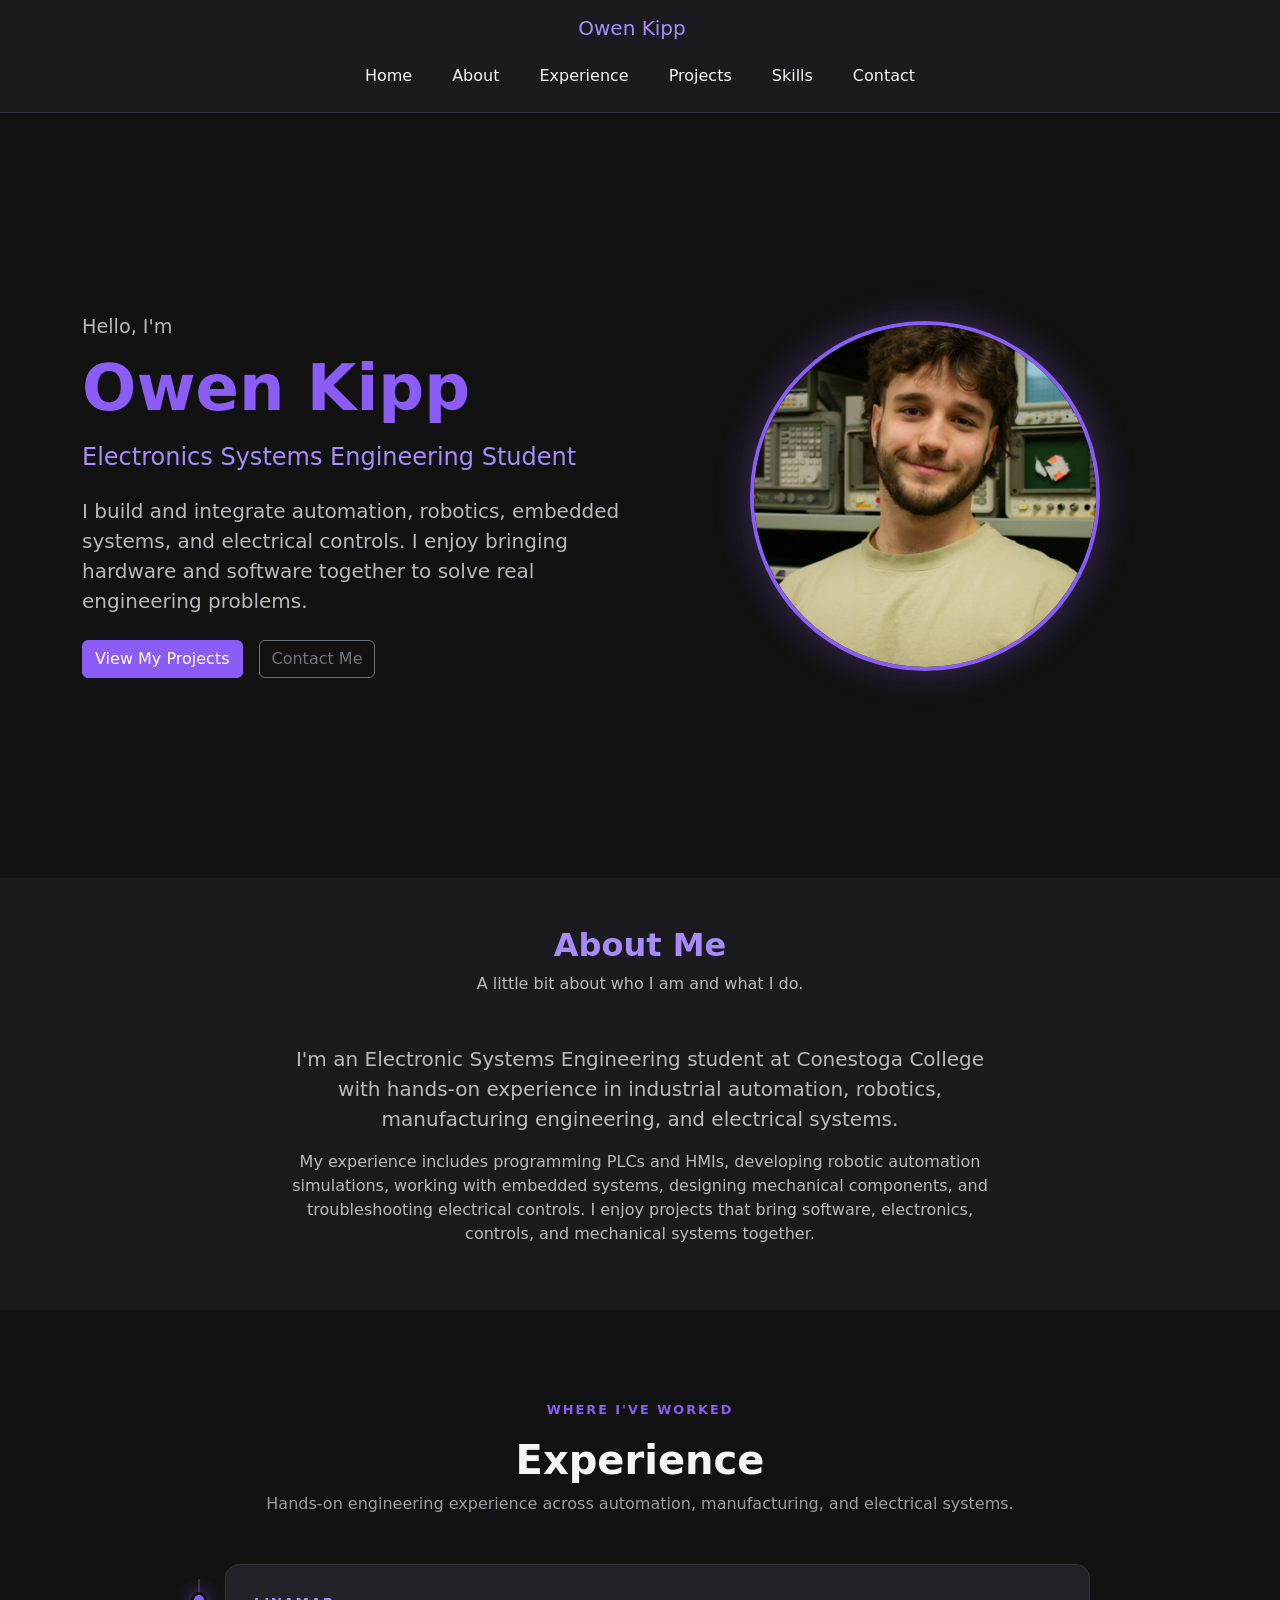
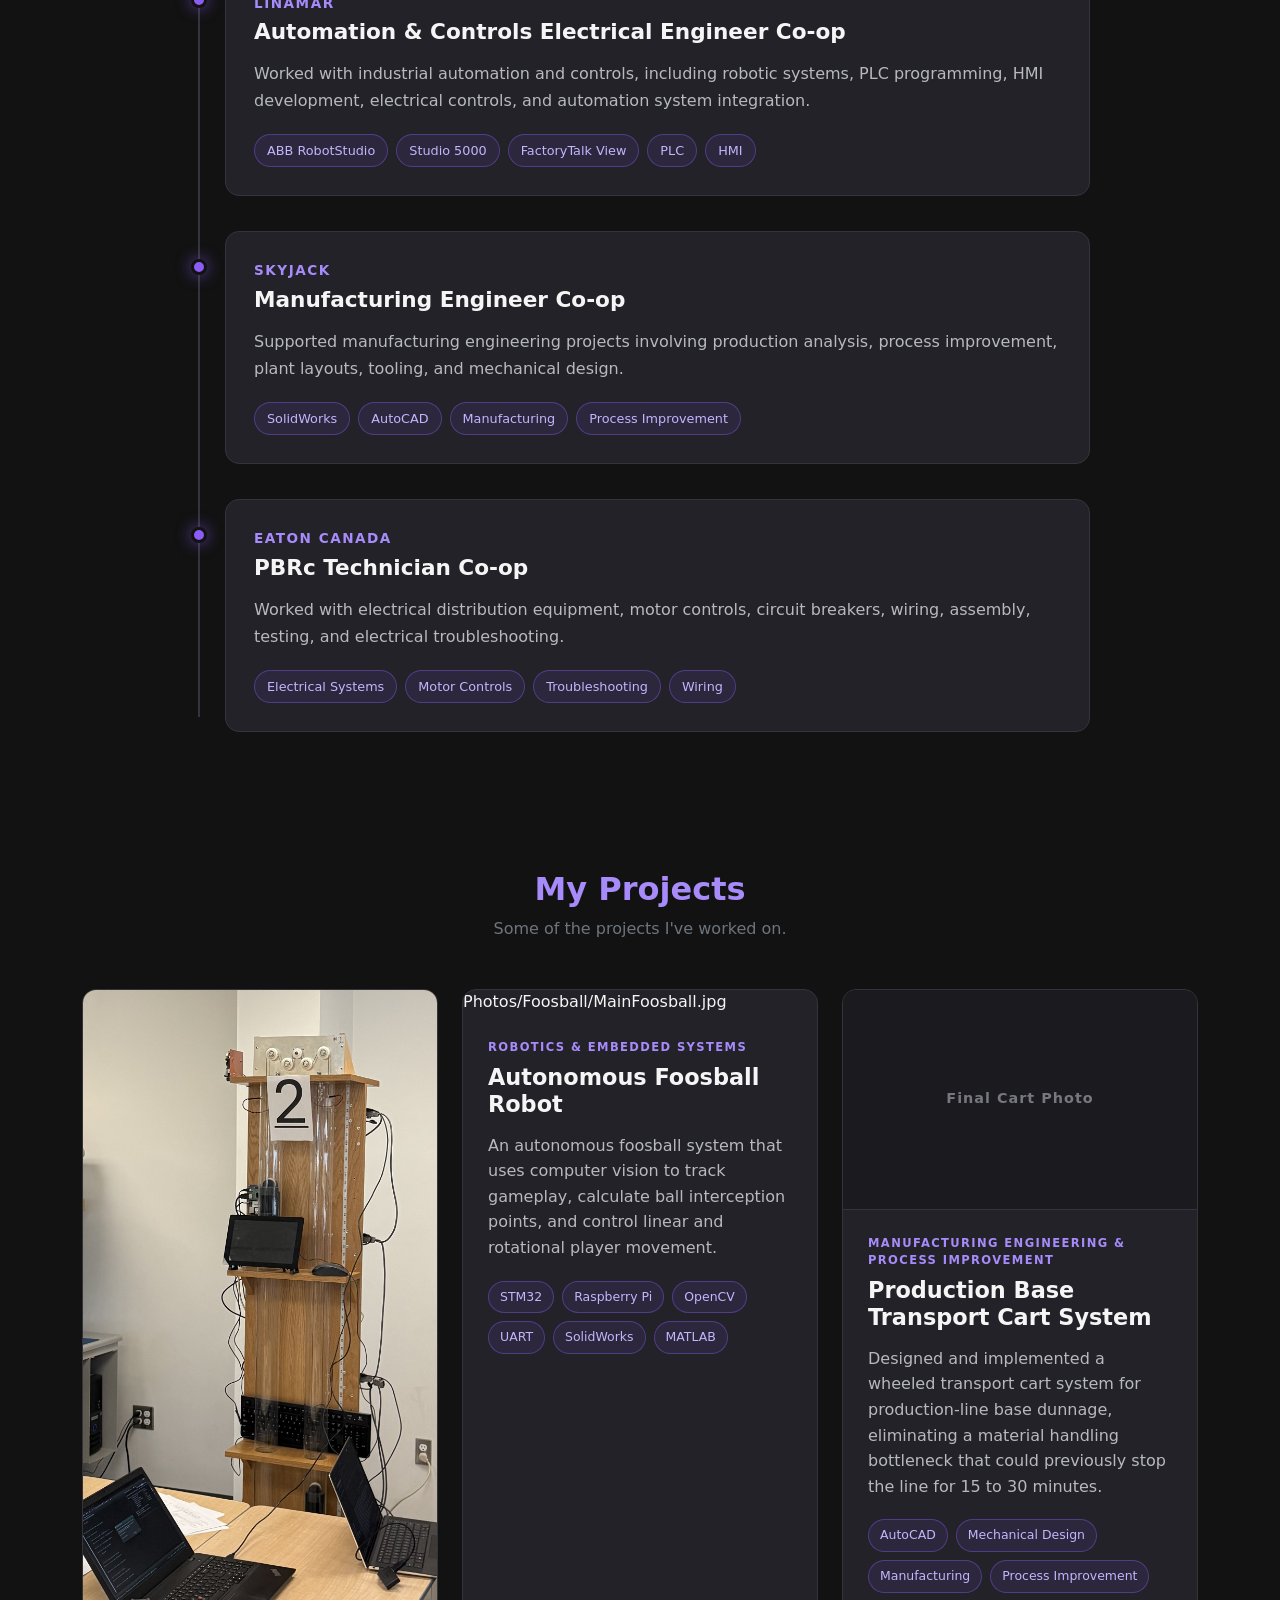
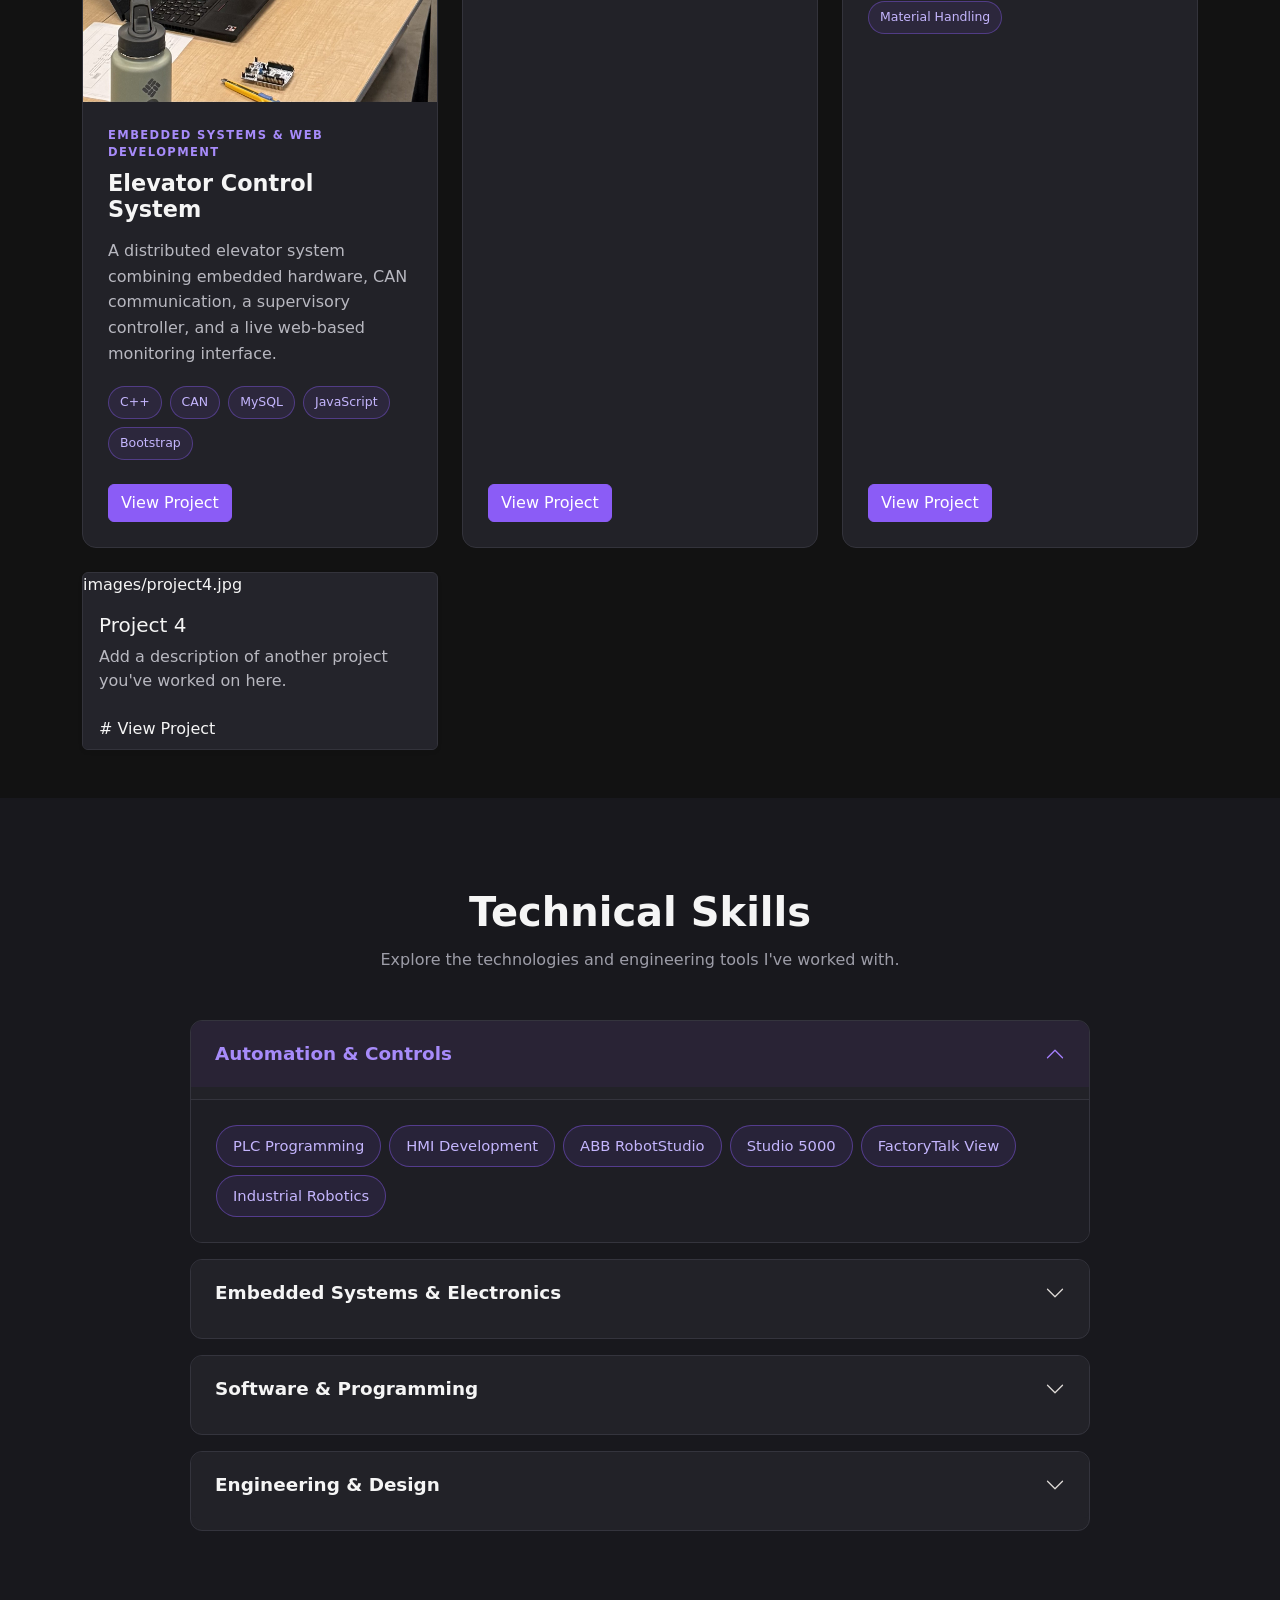
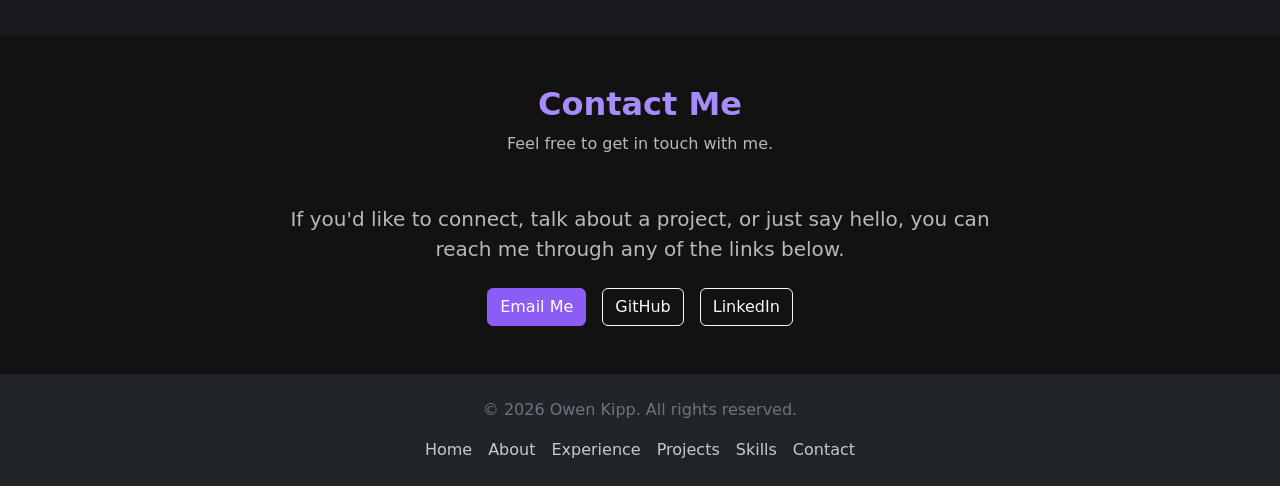
==== commit 9a15fa26: "updated and fixed some things" ====
--- a/Website/index.html
+++ b/Website/index.html
@@ -427,29 +427,55 @@
 
 </div>
 
-            <!-- Project 3 -->
-            <div class="col-md-4">
-                <div class="card h-100 shadow-sm">
-
-                    images/project3.jpg
-
-                    <div class="card-body">
-                        <h5 class="card-title">Project 3</h5>
-
-                        <p class="card-text">
-                            Add a description of another project you've worked
-                            on here.
-                        </p>
-                    </div>
-
-                    <div class="card-footer bg-white border-0">
-                        #
-                            View Project
-                        </a>
-                    </div>
-
-                </div>
-            </div>
+<!-- Base Transport Cart Project -->
+<div class="col-md-6 col-lg-4">
+
+    <div class="card project-card h-100">
+
+        <!-- PHOTO PLACEHOLDER: Replace with final cart photo -->
+        <div class="project-photo-placeholder">
+            <span>Final Cart Photo</span>
+        </div>
+
+        <div class="card-body d-flex flex-column">
+
+            <p class="project-type">
+                MANUFACTURING ENGINEERING & PROCESS IMPROVEMENT
+            </p>
+
+            <h4 class="card-title">
+                Production Base Transport Cart System
+            </h4>
+
+            <p class="card-text">
+                Designed and implemented a wheeled transport cart system
+                for production-line base dunnage, eliminating a material
+                handling bottleneck that could previously stop the line
+                for 15 to 30 minutes.
+            </p>
+
+            <div class="d-flex flex-wrap gap-2 mb-4">
+
+                <span class="project-badge">AutoCAD</span>
+                <span class="project-badge">Mechanical Design</span>
+                <span class="project-badge">Manufacturing</span>
+                <span class="project-badge">Process Improvement</span>
+                <span class="project-badge">Material Handling</span>
+
+            </div>
+
+            <div class="mt-auto">
+            <a href="ProjectPages/cartpage.html" class="btn btn-primary">
+            View Project
+            </a>
+
+            </div>
+
+        </div>
+
+    </div>
+
+</div>
 
             <!-- Project 4 -->
             <div class="col-md-4">
--- a/Website/css/style.css
+++ b/Website/css/style.css
@@ -910,4 +910,24 @@
 
     font-size: 0.8rem;
     font-weight: 500;
+}
+
+/* Project Photo Placeholder */
+
+.project-photo-placeholder {
+    width: 100%;
+    height: 220px;
+
+    display: flex;
+    align-items: center;
+    justify-content: center;
+
+    background-color: #1b1b1f;
+    color: #777780;
+
+    border-bottom: 1px solid #34343d;
+
+    font-size: 0.9rem;
+    font-weight: 600;
+    letter-spacing: 1px;
 }
